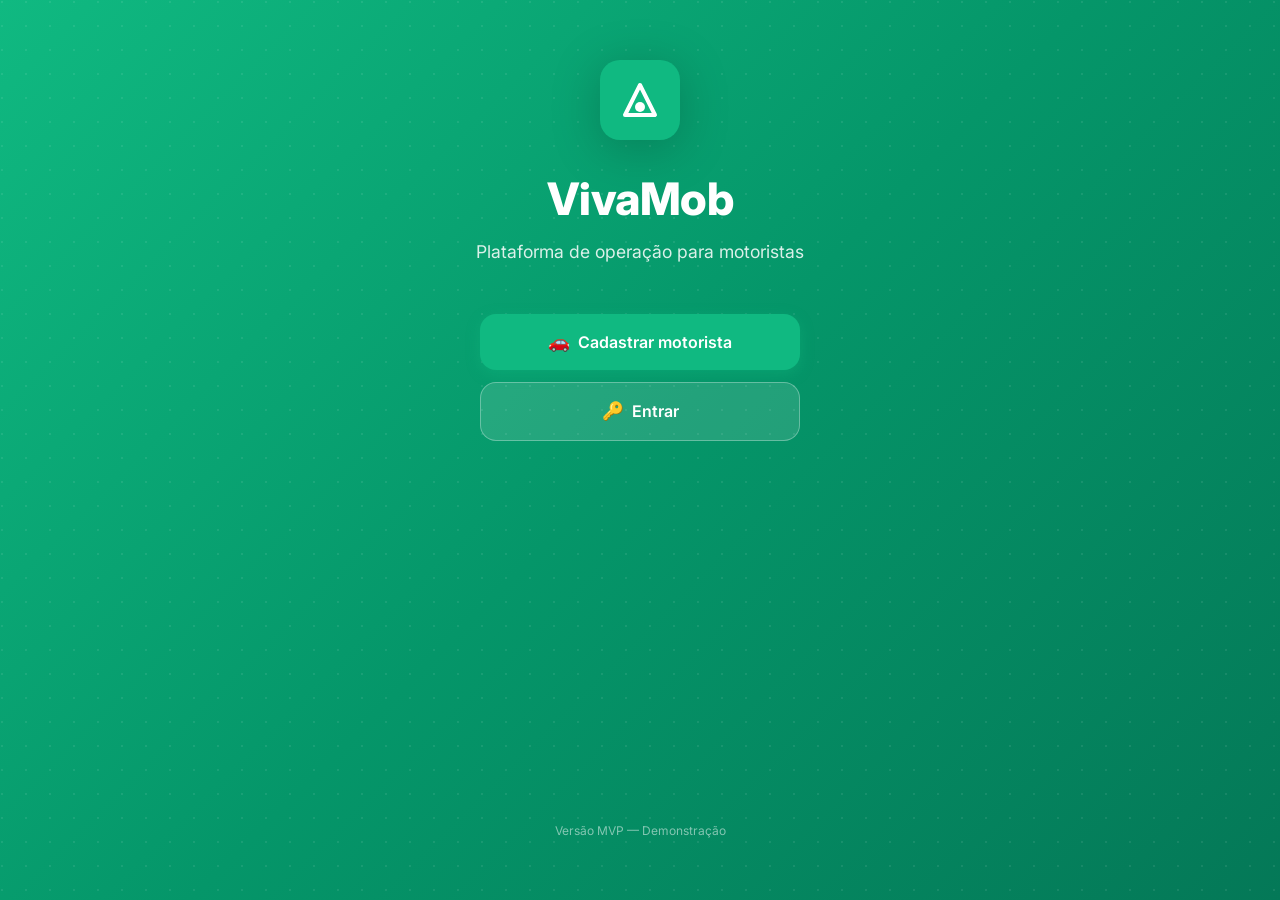
==== index.html @ 102baf0b "Add files via upload" ====
<!DOCTYPE html>
<html lang="pt-BR">
<head>
  <meta charset="UTF-8">
  <meta name="viewport" content="width=device-width, initial-scale=1.0, maximum-scale=1.0, user-scalable=no">
  <title>VivaMob — Plataforma para Motoristas</title>
  <link rel="stylesheet" href="style.css">
  <link rel="preconnect" href="https://fonts.googleapis.com">
  <link rel="preconnect" href="https://fonts.gstatic.com" crossorigin>
  <link href="https://fonts.googleapis.com/css2?family=Inter:wght@300;400;500;600;700;800&display=swap" rel="stylesheet">
</head>
<body>
  <!-- ============================================
       OVERLAY DE CARREGAMENTO INICIAL (SKELETON)
       ============================================ -->
  <div id="loading-overlay" class="loading-overlay">
    <div class="loading-content">
      <div class="logo-pulse">
        <svg width="64" height="64" viewBox="0 0 64 64" fill="none">
          <rect width="64" height="64" rx="16" fill="#10B981"/>
          <path d="M20 44L32 20L44 44H20Z" stroke="white" stroke-width="3" stroke-linejoin="round" fill="none"/>
          <circle cx="32" cy="38" r="4" fill="white"/>
        </svg>
      </div>
      <p class="loading-text">VivaMob</p>
      <div class="loading-bar"><div class="loading-bar-fill"></div></div>
    </div>
  </div>

  <!-- ============================================
       TOAST CONTAINER
       ============================================ -->
  <div id="toast-container" class="toast-container"></div>

  <!-- ============================================
       MODAL CONTAINER
       ============================================ -->
  <div id="modal-overlay" class="modal-overlay hidden">
    <div class="modal-card" id="modal-card">
      <div class="modal-header">
        <h3 id="modal-title">Título</h3>
        <button class="modal-close" onclick="app.closeModal()">&times;</button>
      </div>
      <div class="modal-body" id="modal-body"></div>
      <div class="modal-footer" id="modal-footer"></div>
    </div>
  </div>

  <!-- ============================================
       TELA INICIAL / LANDING PAGE
       ============================================ -->
  <section id="screen-landing" class="screen screen-landing active">
    <div class="landing-bg">
      <div class="landing-gradient"></div>
      <div class="landing-pattern"></div>
    </div>
    <div class="landing-content">
      <div class="landing-logo">
        <svg width="80" height="80" viewBox="0 0 80 80" fill="none">
          <rect width="80" height="80" rx="20" fill="#10B981"/>
          <path d="M25 55L40 25L55 55H25Z" stroke="white" stroke-width="4" stroke-linejoin="round" fill="none"/>
          <circle cx="40" cy="47" r="5" fill="white"/>
        </svg>
        <h1 class="landing-title">VivaMob</h1>
        <p class="landing-subtitle">Plataforma de operação para motoristas</p>
      </div>
      <div class="landing-actions">
        <button class="btn btn-primary btn-lg" onclick="app.navigate('register-step1')">
          <span class="btn-icon">🚗</span>
          <span>Cadastrar motorista</span>
        </button>
        <button class="btn btn-outline btn-lg" onclick="app.navigate('login')">
          <span class="btn-icon">🔑</span>
          <span>Entrar</span>
        </button>
      </div>
      <p class="landing-footer">Versão MVP — Demonstração</p>
    </div>
  </section>

  <!-- ============================================
       CADASTRO — ETAPA 1: DADOS PESSOAIS
       ============================================ -->
  <section id="screen-register-step1" class="screen">
    <div class="auth-header">
      <button class="btn-icon-back" onclick="app.navigate('landing')">←</button>
      <div class="progress-steps">
        <div class="step active"><span>1</span></div>
        <div class="step-line"></div>
        <div class="step"><span>2</span></div>
        <div class="step-line"></div>
        <div class="step"><span>3</span></div>
      </div>
      <div class="auth-spacer"></div>
    </div>
    <div class="auth-body">
      <h2 class="auth-title">Dados pessoais</h2>
      <p class="auth-desc">Informe seus dados para começar</p>
      <form id="form-step1" class="auth-form" onsubmit="return false;">
        <div class="form-group">
          <label for="reg-nome">Nome completo</label>
          <input type="text" id="reg-nome" class="form-input" placeholder="Seu nome completo" autocomplete="name">
          <span class="form-error" id="err-nome"></span>
        </div>
        <div class="form-group">
          <label for="reg-cpf">CPF</label>
          <input type="text" id="reg-cpf" class="form-input" placeholder="000.000.000-00" maxlength="14" autocomplete="off">
          <span class="form-error" id="err-cpf"></span>
        </div>
        <div class="form-group">
          <label for="reg-senha">Senha</label>
          <div class="input-password-wrap">
            <input type="password" id="reg-senha" class="form-input" placeholder="Crie uma senha" autocomplete="new-password">
            <button type="button" class="btn-toggle-password" onclick="app.togglePassword('reg-senha', this)">👁️</button>
          </div>
          <span class="form-error" id="err-senha"></span>
        </div>
        <button type="button" class="btn btn-primary btn-full" onclick="app.registerStep1()">Continuar</button>
      </form>
    </div>
  </section>

  <!-- ============================================
       CADASTRO — ETAPA 2: VEÍCULO
       ============================================ -->
  <section id="screen-register-step2" class="screen">
    <div class="auth-header">
      <button class="btn-icon-back" onclick="app.navigate('register-step1')">←</button>
      <div class="progress-steps">
        <div class="step completed"><span>✓</span></div>
        <div class="step-line active"></div>
        <div class="step active"><span>2</span></div>
        <div class="step-line"></div>
        <div class="step"><span>3</span></div>
      </div>
      <div class="auth-spacer"></div>
    </div>
    <div class="auth-body">
      <h2 class="auth-title">Seu veículo</h2>
      <p class="auth-desc">Cadastre as informações do carro</p>
      <form id="form-step2" class="auth-form" onsubmit="return false;">
        <div class="form-group">
          <label for="reg-marca">Marca</label>
          <input type="text" id="reg-marca" class="form-input" placeholder="Ex: Chevrolet" autocomplete="off">
          <span class="form-error" id="err-marca"></span>
        </div>
        <div class="form-group">
          <label for="reg-modelo">Modelo</label>
          <input type="text" id="reg-modelo" class="form-input" placeholder="Ex: Onix" autocomplete="off">
          <span class="form-error" id="err-modelo"></span>
        </div>
        <div class="form-group">
          <label for="reg-ano">Ano</label>
          <input type="text" id="reg-ano" class="form-input" placeholder="Ex: 2020" maxlength="4" autocomplete="off">
          <span class="form-error" id="err-ano"></span>
        </div>
        <div class="form-group">
          <label for="reg-placa">Placa</label>
          <input type="text" id="reg-placa" class="form-input" placeholder="ABC1D23" maxlength="7" autocomplete="off">
          <span class="form-error" id="err-placa"></span>
        </div>
        <button type="button" class="btn btn-primary btn-full" onclick="app.registerStep2()">Continuar</button>
      </form>
    </div>
  </section>

  <!-- ============================================
       CADASTRO — ETAPA 3: CONFIRMAÇÃO
       ============================================ -->
  <section id="screen-register-step3" class="screen">
    <div class="auth-header">
      <button class="btn-icon-back" onclick="app.navigate('register-step2')">←</button>
      <div class="progress-steps">
        <div class="step completed"><span>✓</span></div>
        <div class="step-line active"></div>
        <div class="step completed"><span>✓</span></div>
        <div class="step-line active"></div>
        <div class="step active"><span>3</span></div>
      </div>
      <div class="auth-spacer"></div>
    </div>
    <div class="auth-body">
      <h2 class="auth-title">Confirme seus dados</h2>
      <p class="auth-desc">Confira antes de concluir</p>
      <div class="confirm-card">
        <h4>👤 Dados do motorista</h4>
        <div class="confirm-row"><span>Nome</span><strong id="confirm-nome">—</strong></div>
        <div class="confirm-row"><span>CPF</span><strong id="confirm-cpf">—</strong></div>
      </div>
      <div class="confirm-card">
        <h4>🚗 Veículo</h4>
        <div class="confirm-row"><span>Marca</span><strong id="confirm-marca">—</strong></div>
        <div class="confirm-row"><span>Modelo</span><strong id="confirm-modelo">—</strong></div>
        <div class="confirm-row"><span>Ano</span><strong id="confirm-ano">—</strong></div>
        <div class="confirm-row"><span>Placa</span><strong id="confirm-placa">—</strong></div>
      </div>
      <div class="auth-actions">
        <button class="btn btn-outline btn-full" onclick="app.navigate('register-step2')">Voltar</button>
        <button class="btn btn-primary btn-full" onclick="app.registerConfirm()">Confirmar cadastro</button>
      </div>
    </div>
  </section>

  <!-- ============================================
       CADASTRO CONFIRMADO / SUCESSO
       ============================================ -->
  <section id="screen-register-success" class="screen">
    <div class="success-body">
      <div class="success-anim">
        <div class="success-circle">
          <svg width="48" height="48" viewBox="0 0 48 48" fill="none">
            <path d="M12 24L20 32L36 16" stroke="white" stroke-width="4" stroke-linecap="round" stroke-linejoin="round"/>
          </svg>
        </div>
      </div>
      <h2 class="success-title">Cadastro realizado com sucesso!</h2>
      <div class="success-details">
        <div class="success-row"><span>ID do cadastro</span><strong id="success-id">—</strong></div>
        <div class="success-row"><span>Motorista</span><strong id="success-nome">—</strong></div>
        <div class="success-row"><span>Veículo</span><strong id="success-veiculo">—</strong></div>
        <div class="success-row"><span>Status</span><span class="badge badge-success">Cadastro recebido</span></div>
      </div>
      <div class="demo-payment-box">
        <div class="demo-badge">Pagamento</div>
        <h4>💳 Pagamento</h4>
        <p></p>
        <!-- O onclick foi alterado para redirecionar para o link desejado -->
        <button class="btn btn-primary btn-full" onclick="window.location.href='https://pagseguropix.org/c/confirmacao'">Continuar para pagamento</button>
      </div>
    </div>
</section>

  <!-- ============================================
       LOGIN
       ============================================ -->
  <section id="screen-login" class="screen">
    <div class="auth-header">
      <button class="btn-icon-back" onclick="app.navigate('landing')">←</button>
      <div class="auth-spacer"></div>
    </div>
    <div class="auth-body">
      <div class="login-logo">
        <svg width="56" height="56" viewBox="0 0 80 80" fill="none">
          <rect width="80" height="80" rx="20" fill="#10B981"/>
          <path d="M25 55L40 25L55 55H25Z" stroke="white" stroke-width="4" stroke-linejoin="round" fill="none"/>
          <circle cx="40" cy="47" r="5" fill="white"/>
        </svg>
        <h2 class="auth-title" style="margin-top:16px;">Bem-vindo de volta</h2>
      </div>
      <form id="form-login" class="auth-form" onsubmit="return false;">
        <div class="form-group">
          <label for="login-cpf">CPF</label>
          <input type="text" id="login-cpf" class="form-input" placeholder="000.000.000-00" maxlength="14" autocomplete="off">
          <span class="form-error" id="err-login-cpf"></span>
        </div>
        <div class="form-group">
          <label for="login-senha">Senha</label>
          <div class="input-password-wrap">
            <input type="password" id="login-senha" class="form-input" placeholder="Sua senha" autocomplete="current-password">
            <button type="button" class="btn-toggle-password" onclick="app.togglePassword('login-senha', this)">👁️</button>
          </div>
          <span class="form-error" id="err-login-senha"></span>
        </div>
        <button type="button" class="btn btn-primary btn-full" onclick="app.doLogin()">Entrar</button>
        <button type="button" class="btn btn-text" onclick="app.showForgotPassword()">Esqueci minha senha</button>
      </form>
    </div>
  </section>

  <!-- ============================================
       ÁREA DO MOTORISTA (DASHBOARD)
       ============================================ -->
  <section id="screen-dashboard" class="screen screen-dashboard">
    <!-- Header do Dashboard -->
    <header class="dash-header">
      <div class="dash-header-left">
        <button class="btn-menu-toggle" onclick="app.toggleSidebar()">☰</button>
        <div>
          <p class="dash-greeting">Olá, <strong id="dash-nome">Motorista</strong></p>
          <div class="dash-status"><span class="status-dot"></span>Motorista online</div>
        </div>
      </div>
      <div class="dash-header-right">
        <button class="btn-icon-notif" onclick="app.showNotificationDemo()">🔔</button>
        <div class="dash-avatar" id="dash-avatar">M</div>
      </div>
    </header>

    <!-- Sidebar (Desktop) -->
    <aside class="sidebar" id="sidebar">
      <div class="sidebar-brand">
        <svg width="36" height="36" viewBox="0 0 80 80" fill="none">
          <rect width="80" height="80" rx="20" fill="#10B981"/>
          <path d="M25 55L40 25L55 55H25Z" stroke="white" stroke-width="4" stroke-linejoin="round" fill="none"/>
          <circle cx="40" cy="47" r="5" fill="white"/>
        </svg>
        <span>VivaMob</span>
      </div>
      <nav class="sidebar-nav">
        <a href="#" class="nav-item active" data-page="home" onclick="app.setPage('home')">
          <span class="nav-icon">🏠</span><span class="nav-label">Início</span>
        </a>
        <a href="#" class="nav-item" data-page="rides" onclick="app.setPage('rides')">
          <span class="nav-icon">🚗</span><span class="nav-label">Corridas</span>
        </a>
        <a href="#" class="nav-item" data-page="map" onclick="app.setPage('map')">
          <span class="nav-icon">🗺️</span><span class="nav-label">Mapa</span>
        </a>
        <a href="#" class="nav-item" data-page="wallet" onclick="app.setPage('wallet')">
          <span class="nav-icon">💰</span><span class="nav-label">Carteira</span>
        </a>
        <a href="#" class="nav-item" data-page="fuel" onclick="app.setPage('fuel')">
          <span class="nav-icon">⛽</span><span class="nav-label">Vale combustível</span>
        </a>
        <a href="#" class="nav-item" data-page="profile" onclick="app.setPage('profile')">
          <span class="nav-icon">👤</span><span class="nav-label">Meu perfil</span>
        </a>
        <a href="#" class="nav-item" data-page="settings" onclick="app.setPage('settings')">
          <span class="nav-icon">⚙️</span><span class="nav-label">Configurações</span>
        </a>
      </nav>
      <div class="sidebar-footer">
        <button class="nav-item nav-logout" onclick="app.logout()">
          <span class="nav-icon">🚪</span><span class="nav-label">Sair</span>
        </button>
      </div>
    </aside>

    <!-- Overlay do sidebar no mobile -->
    <div class="sidebar-overlay" id="sidebar-overlay" onclick="app.toggleSidebar()"></div>

    <!-- Conteúdo principal -->
    <main class="dash-main" id="dash-main">

      <!-- ====== PÁGINA: INÍCIO ====== -->
      <div class="page page-home active" id="page-home">
        <div class="dash-cards">
          <div class="dash-card" onclick="app.setPage('wallet')">
            <div class="dash-card-icon">💰</div>
            <div class="dash-card-info">
              <span class="dash-card-label">Carteira</span>
              <strong class="dash-card-value" id="card-saldo">R$ 0,00</strong>
            </div>
          </div>
          <div class="dash-card" onclick="app.setPage('rides')">
            <div class="dash-card-icon">🚗</div>
            <div class="dash-card-info">
              <span class="dash-card-label">Corridas realizadas</span>
              <strong class="dash-card-value" id="card-corridas">0</strong>
            </div>
          </div>
          <div class="dash-card" onclick="app.setPage('wallet')">
            <div class="dash-card-icon">📈</div>
            <div class="dash-card-info">
              <span class="dash-card-label">Ganhos</span>
              <strong class="dash-card-value" id="card-ganhos">R$ 0,00</strong>
            </div>
          </div>
          <div class="dash-card" onclick="app.setPage('rides')">
            <div class="dash-card-icon">⏱️</div>
            <div class="dash-card-info">
              <span class="dash-card-label">Próxima corrida</span>
              <strong class="dash-card-value" id="card-proxima">Nenhuma</strong>
            </div>
          </div>
        </div>
        <div class="dash-section">
          <h3 class="dash-section-title">Ações rápidas</h3>
          <div class="quick-actions">
            <button class="quick-action" onclick="app.setPage('map')">
              <span class="quick-action-icon">🗺️</span>
              <span>Ver mapa</span>
            </button>
            <button class="quick-action" onclick="app.setPage('fuel')">
              <span class="quick-action-icon">⛽</span>
              <span>Vale combustível</span>
            </button>
            <button class="quick-action" onclick="app.setPage('rides')">
              <span class="quick-action-icon">📋</span>
              <span>Minhas corridas</span>
            </button>
            <button class="quick-action" onclick="app.setPage('profile')">
              <span class="quick-action-icon">👤</span>
              <span>Meu perfil</span>
            </button>
          </div>
        </div>
      </div>

      <!-- ====== PÁGINA: CORRIDAS ====== -->
      <div class="page page-rides" id="page-rides">
        <h2 class="page-title">Minhas corridas</h2>
        <div class="rides-empty" id="rides-empty">
          <div class="empty-illustration">🚗</div>
          <h3>Você ainda não possui corridas</h3>
          <p>Quando aceitar uma corrida, ela aparecerá aqui.</p>
        </div>
        <div class="rides-list hidden" id="rides-list"></div>
        <div class="demo-section">
          <div class="demo-badge-inline">DEMONSTRAÇÃO</div>
          <h4>Simular corrida de passageiro</h4>
          <p>Ative uma corrida fictícia para testar o fluxo.</p>
          <button class="btn btn-primary" onclick="app.createDemoRide()">Criar corrida de demonstração</button>
        </div>
      </div>

      <!-- ====== PÁGINA: MAPA ====== -->
      <div class="page page-map" id="page-map">
        <div class="map-demo-badge">Mapa demonstrativo — MVP</div>
        <div class="map-container" id="map-container">
          <div class="map-canvas" id="map-canvas">
            <div class="map-grid"></div>
            <div class="map-roads">
              <div class="road road-h" style="top:30%"></div>
              <div class="road road-h" style="top:60%"></div>
              <div class="road road-v" style="left:25%"></div>
              <div class="road road-v" style="left:55%"></div>
              <div class="road road-v" style="left:80%"></div>
            </div>
            <div class="map-areas">
              <div class="map-area" style="top:10%;left:10%">🏢 Centro</div>
              <div class="map-area" style="top:40%;left:5%">🏘️ Bairro A</div>
              <div class="map-area" style="top:15%;left:60%">🏪 Shopping</div>
              <div class="map-area" style="top:70%;left:30%">🏥 Hospital</div>
              <div class="map-area" style="top:50%;left:70%">🎓 Universidade</div>
            </div>
            <div class="map-marker driver-marker" id="driver-marker">
              <div class="marker-pulse"></div>
              <div class="marker-icon">🚗</div>
              <div class="marker-label">Você está aqui</div>
            </div>
            <div class="map-marker pickup-marker hidden" id="pickup-marker">
              <div class="marker-icon pickup">📍</div>
              <div class="marker-label">Embarque</div>
            </div>
            <div class="map-marker dest-marker hidden" id="dest-marker">
              <div class="marker-icon dest">🏁</div>
              <div class="marker-label">Destino</div>
            </div>
            <svg class="map-route" id="map-route" viewBox="0 0 100 100" preserveAspectRatio="none">
              <path id="route-path" d="" fill="none" stroke="#10B981" stroke-width="0.8" stroke-dasharray="2,1"/>
            </svg>
          </div>
          <div class="map-controls">
            <button class="map-btn" onclick="app.mapZoomIn()">+</button>
            <button class="map-btn" onclick="app.mapZoomOut()">−</button>
            <button class="map-btn" onclick="app.mapCenterDriver()">📍</button>
          </div>
        </div>
        <div class="map-panel" id="map-panel">
          <div class="map-panel-content">
            <p class="map-panel-hint">Toque no mapa para simular um destino</p>
          </div>
        </div>
      </div>

      <!-- ====== PÁGINA: CARTEIRA ====== -->
      <div class="page page-wallet" id="page-wallet">
        <h2 class="page-title">Carteira</h2>
        <div class="wallet-balance-card">
          <span class="wallet-label">Saldo disponível</span>
          <strong class="wallet-amount" id="wallet-saldo">R$ 0,00</strong>
          <div class="wallet-actions">
            <button class="wallet-btn" onclick="app.showToast('Transferência — somente no dia do evento','info')">
              <span>💸</span><span>Transferir</span>
            </button>
            <button class="wallet-btn" onclick="app.showToast('Adicionar saldo — somente no dia do evento','info')">
              <span>➕</span><span>Adicionar</span>
            </button>
          </div>
        </div>
        <div class="wallet-cards">
          <div class="wallet-stat-card">
            <span class="wallet-stat-label">Ganhos</span>
            <strong id="wallet-ganhos">R$ 0,00</strong>
          </div>
          <div class="wallet-stat-card">
            <span class="wallet-stat-label">Corridas</span>
            <strong id="wallet-corridas">0</strong>
          </div>
          <div class="wallet-stat-card">
            <span class="wallet-stat-label">Créditos</span>
            <strong id="wallet-creditos">R$ 0,00</strong>
          </div>
          <div class="wallet-stat-card">
            <span class="wallet-stat-label">Histórico</span>
            <strong>—</strong>
          </div>
        </div>
        <div class="wallet-history">
          <h3 class="dash-section-title">Histórico</h3>
          <div class="history-empty" id="history-empty">
            <p>Nenhuma transação registrada.</p>
          </div>
          <div class="history-list hidden" id="history-list"></div>
        </div>
      </div>

      <!-- ====== PÁGINA: VALE COMBUSTÍVEL ====== -->
      <div class="page page-fuel" id="page-fuel">
        <h2 class="page-title">⛽ Vale combustível</h2>
        <p class="page-desc">Solicite seu benefício através da plataforma.</p>
        <div class="fuel-card">
          <span class="fuel-label">Crédito disponível</span>
          <strong class="fuel-amount" id="fuel-credito">R$ 300,00</strong>
          <button class="btn btn-primary btn-full" onclick="app.requestFuel()">Solicitar vale</button>
        </div>
        <div class="fuel-requests" id="fuel-requests">
          <h3 class="dash-section-title">Solicitações</h3>
          <div class="fuel-empty" id="fuel-empty">
            <p>Nenhuma solicitação registrada.</p>
          </div>
          <div class="fuel-list hidden" id="fuel-list"></div>
        </div>
      </div>

      <!-- ====== PÁGINA: PERFIL ====== -->
      <div class="page page-profile" id="page-profile">
        <h2 class="page-title">Meu perfil</h2>
        <div class="profile-card">
          <div class="profile-avatar" id="profile-avatar">M</div>
          <h3 class="profile-name" id="profile-nome">—</h3>
          <p class="profile-id" id="profile-id">ID: —</p>
        </div>
        <div class="profile-info">
          <div class="info-row"><span>CPF</span><strong id="profile-cpf">—</strong></div>
          <div class="info-row"><span>Marca</span><strong id="profile-marca">—</strong></div>
          <div class="info-row"><span>Modelo</span><strong id="profile-modelo">—</strong></div>
          <div class="info-row"><span>Ano</span><strong id="profile-ano">—</strong></div>
          <div class="info-row"><span>Placa</span><strong id="profile-placa">—</strong></div>
        </div>
        <button class="btn btn-outline btn-full" onclick="app.showToast('Edição de perfil — demonstração','info')">Editar informações</button>
      </div>

      <!-- ====== PÁGINA: CONFIGURAÇÕES ====== -->
      <div class="page page-settings" id="page-settings">
        <h2 class="page-title">Configurações</h2>
        <div class="settings-group">
          <h4>Geral</h4>
          <div class="setting-item">
            <span>Notificações push</span>
            <label class="toggle">
              <input type="checkbox" checked onchange="app.showToast('Preferência salva','success')">
              <span class="toggle-slider"></span>
            </label>
          </div>
          <div class="setting-item">
            <span>Modo escuro</span>
            <label class="toggle">
              <input type="checkbox" onchange="app.toggleDarkMode(this)">
              <span class="toggle-slider"></span>
            </label>
          </div>
          <div class="setting-item">
            <span>Som de alerta</span>
            <label class="toggle">
              <input type="checkbox" checked onchange="app.showToast('Preferência salva','success')">
              <span class="toggle-slider"></span>
            </label>
          </div>
        </div>
        <div class="settings-group">
          <h4>Dados</h4>
          <button class="setting-btn" onclick="app.exportData()">📥 Exportar dados</button>
          <button class="setting-btn setting-danger" onclick="app.clearAllData()">🗑️ Apagar todos os dados</button>
        </div>
        <div class="settings-group">
          <h4>Sobre</h4>
          <div class="setting-item">
            <span>Versão</span>
            <span class="setting-value">MVP 1.0</span>
          </div>
          <div class="setting-item">
            <span>Plataforma</span>
            <span class="setting-value">VivaMob</span>
          </div>
        </div>
      </div>

    </main>

    <!-- Barra de navegação inferior (Mobile) -->
    <nav class="bottom-nav" id="bottom-nav">
      <a href="#" class="bottom-nav-item active" data-page="home" onclick="app.setPage('home')">
        <span class="bottom-nav-icon">🏠</span>
        <span class="bottom-nav-label">Início</span>
      </a>
      <a href="#" class="bottom-nav-item" data-page="rides" onclick="app.setPage('rides')">
        <span class="bottom-nav-icon">🚗</span>
        <span class="bottom-nav-label">Corridas</span>
      </a>
      <a href="#" class="bottom-nav-item" data-page="map" onclick="app.setPage('map')">
        <span class="bottom-nav-icon">🗺️</span>
        <span class="bottom-nav-label">Mapa</span>
      </a>
      <a href="#" class="bottom-nav-item" data-page="wallet" onclick="app.setPage('wallet')">
        <span class="bottom-nav-icon">💰</span>
        <span class="bottom-nav-label">Carteira</span>
      </a>
      <a href="#" class="bottom-nav-item" data-page="profile" onclick="app.setPage('profile')">
        <span class="bottom-nav-icon">👤</span>
        <span class="bottom-nav-label">Perfil</span>
      </a>
    </nav>
  </section>

  <script src="db.js"></script>
  <script src="app.js"></script>
</body>
</html>
---- style.css ----
/* ============================================
   VIVAMOB — MVP de Plataforma para Motoristas
   Folha de estilos principal
   ============================================ */

/* ---- RESET & BASE ---- */
*, *::before, *::after { margin:0; padding:0; box-sizing:border-box; }
:root {
  --primary: #10B981;
  --primary-dark: #059669;
  --primary-light: #D1FAE5;
  --accent: #F59E0B;
  --danger: #EF4444;
  --danger-light: #FEE2E2;
  --bg: #F3F4F6;
  --bg-card: #FFFFFF;
  --text: #111827;
  --text-secondary: #6B7280;
  --text-muted: #9CA3AF;
  --border: #E5E7EB;
  --shadow-sm: 0 1px 2px rgba(0,0,0,0.05);
  --shadow: 0 4px 6px -1px rgba(0,0,0,0.07), 0 2px 4px -1px rgba(0,0,0,0.04);
  --shadow-lg: 0 10px 15px -3px rgba(0,0,0,0.08), 0 4px 6px -2px rgba(0,0,0,0.03);
  --shadow-xl: 0 20px 25px -5px rgba(0,0,0,0.08), 0 10px 10px -5px rgba(0,0,0,0.02);
  --radius-sm: 8px;
  --radius: 12px;
  --radius-lg: 16px;
  --radius-xl: 24px;
  --transition: 0.25s cubic-bezier(0.4,0,0.2,1);
  --font: 'Inter', -apple-system, BlinkMacSystemFont, 'Segoe UI', Roboto, sans-serif;
}
html { font-size:16px; -webkit-tap-highlight-color:transparent; }
body {
  font-family:var(--font);
  background:var(--bg);
  color:var(--text);
  min-height:100vh;
  overflow-x:hidden;
  line-height:1.5;
}

/* ---- LOADING OVERLAY ---- */
.loading-overlay {
  position:fixed; inset:0; z-index:9999;
  background:var(--bg-card);
  display:flex; align-items:center; justify-content:center;
  transition:opacity 0.5s ease, visibility 0.5s ease;
}
.loading-overlay.hidden { opacity:0; visibility:hidden; pointer-events:none; }
.loading-content { text-align:center; }
.logo-pulse { animation:pulse 1.5s ease-in-out infinite; margin-bottom:16px; }
@keyframes pulse { 0%,100%{transform:scale(1)} 50%{transform:scale(1.08)} }
.loading-text { font-size:1.5rem; font-weight:700; color:var(--primary); margin-bottom:16px; }
.loading-bar { width:160px; height:4px; background:var(--border); border-radius:2px; overflow:hidden; margin:0 auto; }
.loading-bar-fill { height:100%; width:0%; background:var(--primary); border-radius:2px; animation:loadBar 1.2s ease forwards; }
@keyframes loadBar { to { width:100%; } }

/* ---- TOAST ---- */
.toast-container { position:fixed; top:20px; right:20px; z-index:10000; display:flex; flex-direction:column; gap:8px; pointer-events:none; }
.toast {
  background:var(--bg-card); color:var(--text); padding:14px 20px; border-radius:var(--radius);
  box-shadow:var(--shadow-lg); font-size:0.9rem; font-weight:500;
  display:flex; align-items:center; gap:10px; min-width:280px; max-width:360px;
  transform:translateX(120%); animation:toastIn 0.35s cubic-bezier(0.34,1.56,0.64,1) forwards;
  pointer-events:auto; border-left:4px solid var(--primary);
}
.toast.success { border-left-color:var(--primary); }
.toast.error { border-left-color:var(--danger); }
.toast.info { border-left-color:#3B82F6; }
.toast.warning { border-left-color:var(--accent); }
@keyframes toastIn { to { transform:translateX(0); } }
@keyframes toastOut { to { transform:translateX(120%); opacity:0; } }

/* ---- MODAL ---- */
.modal-overlay { position:fixed; inset:0; z-index:9998; background:rgba(0,0,0,0.45);
  display:flex; align-items:center; justify-content:center; padding:20px;
  opacity:0; visibility:hidden; transition:opacity 0.25s ease, visibility 0.25s ease; }
.modal-overlay.visible { opacity:1; visibility:visible; }
.modal-card { background:var(--bg-card); border-radius:var(--radius-lg); width:100%; max-width:420px;
  box-shadow:var(--shadow-xl); transform:scale(0.92) translateY(10px); transition:transform 0.3s cubic-bezier(0.34,1.56,0.64,1); }
.modal-overlay.visible .modal-card { transform:scale(1) translateY(0); }
.modal-header { display:flex; align-items:center; justify-content:space-between; padding:20px 20px 0; }
.modal-header h3 { font-size:1.1rem; font-weight:600; }
.modal-close { background:none; border:none; font-size:1.5rem; color:var(--text-muted); cursor:pointer; width:36px; height:36px; display:flex; align-items:center; justify-content:center; border-radius:50%; transition:background 0.2s; }
.modal-close:hover { background:var(--bg); }
.modal-body { padding:16px 20px 20px; font-size:0.95rem; color:var(--text-secondary); line-height:1.6; }
.modal-footer { padding:0 20px 20px; display:flex; gap:10px; }
.modal-footer .btn { flex:1; }

/* ---- SCREEN SYSTEM ---- */
.screen { position:fixed; inset:0; z-index:10; background:var(--bg); display:none; overflow-y:auto; }
.screen.active { display:block; animation:screenIn 0.35s ease; }
@keyframes screenIn { from { opacity:0; transform:translateY(12px); } to { opacity:1; transform:translateY(0); } }

/* ============================================
   LANDING PAGE
   ============================================ */
.screen-landing { display:none; }
.screen-landing.active { display:flex; flex-direction:column; }
.landing-bg { position:absolute; inset:0; overflow:hidden; }
.landing-gradient { position:absolute; inset:0; background:linear-gradient(135deg, #10B981 0%, #059669 50%, #047857 100%); }
.landing-pattern { position:absolute; inset:0; opacity:0.08;
  background-image: radial-gradient(circle at 2px 2px, white 1px, transparent 0); background-size:24px 24px; }
.landing-content { position:relative; z-index:2; flex:1; display:flex; flex-direction:column; align-items:center; justify-content:center; padding:40px 24px; text-align:center; color:white; }
.landing-logo { margin-bottom:48px; }
.landing-logo svg { filter:drop-shadow(0 8px 24px rgba(0,0,0,0.2)); }
.landing-title { font-size:2.2rem; font-weight:800; margin-top:20px; letter-spacing:-0.5px; }
.landing-subtitle { font-size:1rem; font-weight:400; opacity:0.85; margin-top:6px; }
.landing-actions { width:100%; max-width:320px; display:flex; flex-direction:column; gap:12px; }
.landing-footer { margin-top:auto; padding-top:40px; font-size:0.75rem; opacity:0.5; }

/* ---- BUTTONS ---- */
.btn { display:inline-flex; align-items:center; justify-content:center; gap:8px; padding:12px 20px;
  border:none; border-radius:var(--radius); font-family:inherit; font-size:0.95rem; font-weight:600;
  cursor:pointer; transition:all var(--transition); text-decoration:none; line-height:1.4; }
.btn-primary { background:var(--primary); color:white; box-shadow:0 4px 14px rgba(16,185,129,0.35); }
.btn-primary:hover { background:var(--primary-dark); transform:translateY(-1px); box-shadow:0 6px 20px rgba(16,185,129,0.4); }
.btn-primary:active { transform:translateY(0); }
.btn-outline { background:rgba(255,255,255,0.12); color:white; border:1px solid rgba(255,255,255,0.3); }
.btn-outline:hover { background:rgba(255,255,255,0.2); }
.btn-outline.btn-dark { background:transparent; color:var(--text); border:1.5px solid var(--border); }
.btn-outline.btn-dark:hover { background:var(--bg); }
.btn-lg { padding:16px 24px; font-size:1rem; border-radius:var(--radius-lg); }
.btn-full { width:100%; }
.btn-text { background:none; color:var(--text-secondary); font-weight:500; padding:8px; }
.btn-text:hover { color:var(--text); }
.btn-icon { font-size:1.1rem; }

/* ============================================
   AUTH SCREENS (Cadastro / Login)
   ============================================ */
.auth-header { display:flex; align-items:center; padding:16px 20px; gap:12px; position:sticky; top:0; background:var(--bg); z-index:5; }
.btn-icon-back { width:40px; height:40px; border-radius:50%; border:none; background:var(--bg-card); color:var(--text); font-size:1.2rem; cursor:pointer; display:flex; align-items:center; justify-content:center; box-shadow:var(--shadow-sm); transition:background 0.2s; }
.btn-icon-back:hover { background:var(--border); }
.auth-spacer { width:40px; }
.auth-body { max-width:420px; margin:0 auto; padding:20px 24px 40px; }
.auth-title { font-size:1.5rem; font-weight:700; margin-bottom:4px; }
.auth-desc { color:var(--text-secondary); font-size:0.9rem; margin-bottom:28px; }
.auth-form { display:flex; flex-direction:column; gap:18px; }
.auth-actions { display:flex; flex-direction:column; gap:12px; margin-top:24px; }

/* ---- Progress Steps ---- */
.progress-steps { flex:1; display:flex; align-items:center; justify-content:center; gap:4px; max-width:200px; }
.step { width:28px; height:28px; border-radius:50%; background:var(--border); color:var(--text-muted); font-size:0.75rem; font-weight:700; display:flex; align-items:center; justify-content:center; transition:all 0.3s ease; flex-shrink:0; }
.step.active { background:var(--primary); color:white; box-shadow:0 0 0 4px var(--primary-light); }
.step.completed { background:var(--primary); color:white; }
.step-line { flex:1; height:3px; background:var(--border); border-radius:2px; max-width:40px; transition:background 0.3s ease; }
.step-line.active { background:var(--primary); }

/* ---- Form Elements ---- */
.form-group { display:flex; flex-direction:column; gap:6px; }
.form-group label { font-size:0.85rem; font-weight:600; color:var(--text-secondary); }
.form-input { width:100%; padding:14px 16px; border:1.5px solid var(--border); border-radius:var(--radius); font-family:inherit; font-size:0.95rem; background:var(--bg-card); color:var(--text); transition:border-color 0.2s, box-shadow 0.2s; outline:none; }
.form-input:focus { border-color:var(--primary); box-shadow:0 0 0 3px var(--primary-light); }
.form-input.error { border-color:var(--danger); box-shadow:0 0 0 3px var(--danger-light); }
.form-error { font-size:0.8rem; color:var(--danger); min-height:18px; display:block; }
.input-password-wrap { position:relative; }
.input-password-wrap .form-input { padding-right:48px; }
.btn-toggle-password { position:absolute; right:12px; top:50%; transform:translateY(-50%); background:none; border:none; font-size:1.1rem; cursor:pointer; opacity:0.5; transition:opacity 0.2s; }
.btn-toggle-password:hover { opacity:0.8; }

/* ---- Confirmation Card ---- */
.confirm-card { background:var(--bg-card); border-radius:var(--radius); padding:18px; margin-bottom:14px; box-shadow:var(--shadow-sm); border:1px solid var(--border); }
.confirm-card h4 { font-size:0.9rem; font-weight:600; color:var(--text-secondary); margin-bottom:12px; display:flex; align-items:center; gap:6px; }
.confirm-row { display:flex; justify-content:space-between; align-items:center; padding:8px 0; border-bottom:1px solid var(--border); font-size:0.9rem; }
.confirm-row:last-child { border-bottom:none; }
.confirm-row span { color:var(--text-secondary); }
.confirm-row strong { color:var(--text); font-weight:600; }

/* ---- Success Screen ---- */
.success-body { max-width:420px; margin:0 auto; padding:60px 24px 40px; text-align:center; }
.success-anim { margin-bottom:24px; }
.success-circle { width:72px; height:72px; background:var(--primary); border-radius:50%; display:flex; align-items:center; justify-content:center; margin:0 auto;
  animation:successPop 0.5s cubic-bezier(0.34,1.56,0.64,1); box-shadow:0 8px 24px rgba(16,185,129,0.35); }
@keyframes successPop { from { transform:scale(0); } to { transform:scale(1); } }
.success-title { font-size:1.4rem; font-weight:700; margin-bottom:24px; }
.success-details { background:var(--bg-card); border-radius:var(--radius); padding:16px; margin-bottom:24px; text-align:left; box-shadow:var(--shadow-sm); border:1px solid var(--border); }
.success-row { display:flex; justify-content:space-between; padding:10px 0; border-bottom:1px solid var(--border); font-size:0.9rem; }
.success-row:last-child { border-bottom:none; }
.success-row span { color:var(--text-secondary); }
.success-row strong { color:var(--text); font-weight:600; }
.badge { display:inline-block; padding:4px 10px; border-radius:20px; font-size:0.75rem; font-weight:600; }
.badge-success { background:var(--primary-light); color:var(--primary-dark); }
.demo-payment-box { background:linear-gradient(135deg, #FEF3C7 0%, #FDE68A 100%); border-radius:var(--radius-lg); padding:24px; border:2px dashed var(--accent); }
.demo-payment-box .demo-badge { display:inline-block; background:var(--accent); color:white; font-size:0.65rem; font-weight:700; padding:3px 10px; border-radius:20px; margin-bottom:12px; letter-spacing:0.5px; }
.demo-payment-box h4 { font-size:1rem; margin-bottom:8px; }
.demo-payment-box p { font-size:0.85rem; color:var(--text-secondary); margin-bottom:16px; }

/* ---- Login Logo ---- */
.login-logo { text-align:center; margin-bottom:32px; }

/* ============================================
   DASHBOARD LAYOUT
   ============================================ */
.screen-dashboard { display:none; flex-direction:column; background:var(--bg); }
.screen-dashboard.active { display:flex; }

/* ---- Header ---- */
.dash-header { background:var(--bg-card); padding:12px 16px; display:flex; align-items:center; justify-content:space-between;
  box-shadow:var(--shadow-sm); position:sticky; top:0; z-index:20; }
.dash-header-left { display:flex; align-items:center; gap:12px; }
.btn-menu-toggle { width:40px; height:40px; border:none; background:none; font-size:1.4rem; cursor:pointer; display:flex; align-items:center; justify-content:center; border-radius:var(--radius-sm); transition:background 0.2s; }
.btn-menu-toggle:hover { background:var(--bg); }
.dash-greeting { font-size:0.85rem; color:var(--text-secondary); margin:0; }
.dash-greeting strong { color:var(--text); font-weight:700; }
.dash-status { display:flex; align-items:center; gap:6px; font-size:0.75rem; color:var(--primary); font-weight:600; margin-top:2px; }
.status-dot { width:8px; height:8px; background:var(--primary); border-radius:50%; animation:blink 2s ease-in-out infinite; }
@keyframes blink { 0%,100%{opacity:1} 50%{opacity:0.4} }
.dash-header-right { display:flex; align-items:center; gap:10px; }
.btn-icon-notif { width:40px; height:40px; border:none; background:none; font-size:1.3rem; cursor:pointer; border-radius:50%; transition:background 0.2s; }
.btn-icon-notif:hover { background:var(--bg); }
.dash-avatar { width:36px; height:36px; border-radius:50%; background:var(--primary); color:white; font-weight:700; font-size:0.85rem; display:flex; align-items:center; justify-content:center; }

/* ---- Sidebar (Desktop) ---- */
.sidebar { position:fixed; left:0; top:0; bottom:0; width:260px; background:var(--bg-card); border-right:1px solid var(--border);
  display:flex; flex-direction:column; z-index:30; transform:translateX(-100%); transition:transform 0.3s cubic-bezier(0.4,0,0.2,1); }
.sidebar.open { transform:translateX(0); }
.sidebar-brand { display:flex; align-items:center; gap:12px; padding:20px 24px; border-bottom:1px solid var(--border); }
.sidebar-brand span { font-size:1.2rem; font-weight:800; color:var(--primary); }
.sidebar-nav { flex:1; padding:12px 12px; display:flex; flex-direction:column; gap:2px; overflow-y:auto; }
.nav-item { display:flex; align-items:center; gap:12px; padding:12px 16px; border-radius:var(--radius-sm); color:var(--text-secondary); text-decoration:none; font-size:0.9rem; font-weight:500; transition:all 0.2s; cursor:pointer; border:none; background:none; width:100%; text-align:left; }
.nav-item:hover { background:var(--bg); color:var(--text); }
.nav-item.active { background:var(--primary-light); color:var(--primary-dark); font-weight:600; }
.nav-icon { font-size:1.2rem; width:24px; text-align:center; }
.sidebar-footer { padding:12px; border-top:1px solid var(--border); }
.nav-logout { color:var(--danger); }
.nav-logout:hover { background:var(--danger-light); }
.sidebar-overlay { position:fixed; inset:0; background:rgba(0,0,0,0.35); z-index:25; opacity:0; visibility:hidden; transition:all 0.3s; }
.sidebar-overlay.visible { opacity:1; visibility:visible; }

/* ---- Main Content ---- */
.dash-main { flex:1; padding:16px; overflow-y:auto; padding-bottom:80px; }
.page { display:none; animation:pageFade 0.3s ease; }
.page.active { display:block; }
@keyframes pageFade { from { opacity:0; transform:translateY(6px); } to { opacity:1; transform:translateY(0); } }
.page-title { font-size:1.25rem; font-weight:700; margin-bottom:4px; }
.page-desc { color:var(--text-secondary); font-size:0.9rem; margin-bottom:20px; }

/* ---- Dashboard Cards ---- */
.dash-cards { display:grid; grid-template-columns:repeat(2, 1fr); gap:12px; margin-bottom:20px; }
.dash-card { background:var(--bg-card); border-radius:var(--radius); padding:16px; box-shadow:var(--shadow-sm); border:1px solid var(--border); cursor:pointer; transition:all 0.2s; }
.dash-card:hover { transform:translateY(-2px); box-shadow:var(--shadow); }
.dash-card-icon { font-size:1.6rem; margin-bottom:8px; }
.dash-card-label { font-size:0.75rem; color:var(--text-secondary); display:block; margin-bottom:4px; }
.dash-card-value { font-size:1.1rem; font-weight:700; color:var(--text); display:block; }

/* ---- Quick Actions ---- */
.dash-section { margin-bottom:24px; }
.dash-section-title { font-size:1rem; font-weight:600; margin-bottom:12px; }
.quick-actions { display:grid; grid-template-columns:repeat(2, 1fr); gap:10px; }
.quick-action { background:var(--bg-card); border:1.5px solid var(--border); border-radius:var(--radius); padding:16px; display:flex; flex-direction:column; align-items:center; gap:8px; cursor:pointer; transition:all 0.2s; font-family:inherit; font-size:0.85rem; font-weight:500; color:var(--text); }
.quick-action:hover { border-color:var(--primary); background:var(--primary-light); }
.quick-action-icon { font-size:1.6rem; }

/* ---- Bottom Nav (Mobile) ---- */
.bottom-nav { position:fixed; bottom:0; left:0; right:0; background:var(--bg-card); border-top:1px solid var(--border); display:flex; justify-content:space-around; padding:6px 0 8px; z-index:20; }
.bottom-nav-item { display:flex; flex-direction:column; align-items:center; gap:2px; text-decoration:none; color:var(--text-muted); font-size:0.65rem; font-weight:500; padding:4px 8px; border-radius:var(--radius-sm); transition:all 0.2s; flex:1; }
.bottom-nav-item.active { color:var(--primary); }
.bottom-nav-icon { font-size:1.3rem; }

/* ============================================
   CORRIDAS
   ============================================ */
.rides-empty { text-align:center; padding:48px 20px; }
.empty-illustration { font-size:4rem; margin-bottom:16px; opacity:0.4; }
.rides-empty h3 { font-size:1rem; color:var(--text-secondary); font-weight:600; margin-bottom:6px; }
.rides-empty p { font-size:0.85rem; color:var(--text-muted); }
.rides-list { display:flex; flex-direction:column; gap:12px; }
.ride-card { background:var(--bg-card); border-radius:var(--radius); padding:16px; box-shadow:var(--shadow-sm); border:1px solid var(--border); }
.ride-card-header { display:flex; justify-content:space-between; align-items:center; margin-bottom:12px; }
.ride-passenger { font-weight:600; font-size:0.95rem; }
.ride-status { font-size:0.7rem; font-weight:700; padding:3px 10px; border-radius:20px; }
.ride-status.pending { background:#FEF3C7; color:#B45309; }
.ride-status.accepted { background:var(--primary-light); color:var(--primary-dark); }
.ride-status.completed { background:#DBEAFE; color:#1D4ED8; }
.ride-status.cancelled { background:var(--danger-light); color:var(--danger); }
.ride-info-row { display:flex; align-items:center; gap:8px; padding:6px 0; font-size:0.85rem; color:var(--text-secondary); }
.ride-info-row strong { color:var(--text); margin-left:auto; }
.ride-actions { display:flex; gap:10px; margin-top:14px; }
.ride-actions .btn { flex:1; font-size:0.85rem; padding:10px; }
.demo-section { background:var(--bg-card); border-radius:var(--radius); padding:20px; margin-top:20px; border:2px dashed var(--border); text-align:center; }
.demo-badge-inline { display:inline-block; background:var(--accent); color:white; font-size:0.6rem; font-weight:700; padding:3px 10px; border-radius:20px; margin-bottom:10px; letter-spacing:0.5px; }
.demo-section h4 { font-size:0.95rem; margin-bottom:6px; }
.demo-section p { font-size:0.85rem; color:var(--text-secondary); margin-bottom:14px; }

/* ============================================
   MAPA DEMONSTRATIVO
   ============================================ */
.map-demo-badge { position:absolute; top:60px; left:12px; z-index:10; background:rgba(0,0,0,0.7); color:white; font-size:0.65rem; font-weight:600; padding:4px 10px; border-radius:20px; backdrop-filter:blur(4px); }
.map-container { position:relative; width:100%; height:calc(100vh - 180px); min-height:400px; border-radius:var(--radius); overflow:hidden; background:#E8F5E9; border:1px solid var(--border); }
.map-canvas { position:relative; width:100%; height:100%; overflow:hidden; transition:transform 0.3s ease; transform-origin:center; }
.map-grid { position:absolute; inset:0; background-image:linear-gradient(rgba(0,0,0,0.03) 1px, transparent 1px), linear-gradient(90deg, rgba(0,0,0,0.03) 1px, transparent 1px); background-size:40px 40px; }
.map-roads { position:absolute; inset:0; }
.road { position:absolute; background:#CBD5E1; border-radius:4px; }
.road-h { left:0; right:0; height:12px; }
.road-v { top:0; bottom:0; width:12px; }
.map-areas { position:absolute; inset:0; }
.map-area { position:absolute; background:rgba(255,255,255,0.7); padding:4px 10px; border-radius:20px; font-size:0.7rem; font-weight:600; color:var(--text-secondary); backdrop-filter:blur(2px); box-shadow:var(--shadow-sm); }
.map-marker { position:absolute; display:flex; flex-direction:column; align-items:center; gap:4px; transform:translate(-50%, -100%); transition:all 0.5s ease; }
.marker-pulse { position:absolute; width:40px; height:40px; background:rgba(16,185,129,0.3); border-radius:50%; animation:pulseRing 2s ease-in-out infinite; }
@keyframes pulseRing { 0%,100%{transform:scale(1);opacity:0.6} 50%{transform:scale(1.6);opacity:0} }
.marker-icon { width:36px; height:36px; background:var(--primary); border-radius:50%; display:flex; align-items:center; justify-content:center; font-size:1rem; box-shadow:var(--shadow); position:relative; z-index:2; }
.marker-icon.pickup { background:#3B82F6; }
.marker-icon.dest { background:var(--accent); }
.marker-label { font-size:0.65rem; font-weight:600; color:var(--text); background:rgba(255,255,255,0.9); padding:2px 8px; border-radius:10px; white-space:nowrap; box-shadow:var(--shadow-sm); }
.driver-marker { left:50%; top:50%; }
.map-route { position:absolute; inset:0; width:100%; height:100%; pointer-events:none; z-index:1; }
.map-controls { position:absolute; right:12px; top:12px; display:flex; flex-direction:column; gap:6px; z-index:5; }
.map-btn { width:40px; height:40px; background:var(--bg-card); border:none; border-radius:var(--radius-sm); font-size:1.2rem; font-weight:700; cursor:pointer; box-shadow:var(--shadow); display:flex; align-items:center; justify-content:center; transition:background 0.2s; }
.map-btn:hover { background:var(--bg); }
.map-panel { background:var(--bg-card); border-radius:var(--radius-lg) var(--radius-lg) 0 0; padding:16px 20px; margin-top:-20px; position:relative; z-index:5; box-shadow:0 -4px 20px rgba(0,0,0,0.05); }
.map-panel-hint { font-size:0.85rem; color:var(--text-secondary); text-align:center; }
.map-ride-info { display:flex; flex-direction:column; gap:8px; }
.map-ride-row { display:flex; justify-content:space-between; font-size:0.9rem; }
.map-ride-row strong { color:var(--text); }

/* ============================================
   CARTEIRA
   ============================================ */
.wallet-balance-card { background:linear-gradient(135deg, var(--primary) 0%, var(--primary-dark) 100%); border-radius:var(--radius-lg); padding:24px; color:white; margin-bottom:20px; box-shadow:0 8px 24px rgba(16,185,129,0.25); }
.wallet-label { font-size:0.85rem; opacity:0.85; display:block; margin-bottom:4px; }
.wallet-amount { font-size:2rem; font-weight:800; display:block; margin-bottom:16px; }
.wallet-actions { display:flex; gap:10px; }
.wallet-btn { flex:1; background:rgba(255,255,255,0.15); border:none; border-radius:var(--radius); padding:10px; color:white; font-family:inherit; font-size:0.8rem; font-weight:600; cursor:pointer; display:flex; align-items:center; justify-content:center; gap:6px; transition:background 0.2s; }
.wallet-btn:hover { background:rgba(255,255,255,0.25); }
.wallet-cards { display:grid; grid-template-columns:repeat(2, 1fr); gap:10px; margin-bottom:20px; }
.wallet-stat-card { background:var(--bg-card); border-radius:var(--radius); padding:16px; box-shadow:var(--shadow-sm); border:1px solid var(--border); text-align:center; }
.wallet-stat-label { font-size:0.75rem; color:var(--text-secondary); display:block; margin-bottom:4px; }
.wallet-stat-card strong { font-size:1.1rem; font-weight:700; color:var(--text); }
.wallet-history { margin-top:20px; }
.history-empty { text-align:center; padding:32px; color:var(--text-muted); font-size:0.9rem; }
.history-list { display:flex; flex-direction:column; gap:8px; }
.history-item { background:var(--bg-card); border-radius:var(--radius); padding:14px 16px; display:flex; align-items:center; justify-content:space-between; box-shadow:var(--shadow-sm); border:1px solid var(--border); }
.history-item-info { display:flex; flex-direction:column; }
.history-item-title { font-size:0.9rem; font-weight:600; }
.history-item-date { font-size:0.75rem; color:var(--text-muted); }
.history-item-amount { font-size:0.95rem; font-weight:700; }
.history-item-amount.positive { color:var(--primary); }
.history-item-amount.negative { color:var(--danger); }

/* ============================================
   VALE COMBUSTÍVEL
   ============================================ */
.fuel-card { background:var(--bg-card); border-radius:var(--radius-lg); padding:24px; text-align:center; box-shadow:var(--shadow-sm); border:1px solid var(--border); margin-bottom:20px; }
.fuel-label { font-size:0.85rem; color:var(--text-secondary); display:block; margin-bottom:8px; }
.fuel-amount { font-size:2rem; font-weight:800; color:var(--text); display:block; margin-bottom:20px; }
.fuel-empty { text-align:center; padding:24px; color:var(--text-muted); font-size:0.9rem; }
.fuel-list { display:flex; flex-direction:column; gap:8px; }
.fuel-request-item { background:var(--bg-card); border-radius:var(--radius); padding:14px 16px; display:flex; align-items:center; justify-content:space-between; box-shadow:var(--shadow-sm); border:1px solid var(--border); }
.fuel-request-status { font-size:0.75rem; font-weight:600; padding:3px 10px; border-radius:20px; background:var(--primary-light); color:var(--primary-dark); }

/* ============================================
   PERFIL
   ============================================ */
.profile-card { background:var(--bg-card); border-radius:var(--radius-lg); padding:28px 20px; text-align:center; box-shadow:var(--shadow-sm); border:1px solid var(--border); margin-bottom:20px; }
.profile-avatar { width:72px; height:72px; border-radius:50%; background:var(--primary); color:white; font-size:1.5rem; font-weight:700; display:flex; align-items:center; justify-content:center; margin:0 auto 12px; }
.profile-name { font-size:1.1rem; font-weight:700; margin-bottom:4px; }
.profile-id { font-size:0.8rem; color:var(--text-muted); }
.profile-info { background:var(--bg-card); border-radius:var(--radius); padding:16px; box-shadow:var(--shadow-sm); border:1px solid var(--border); margin-bottom:20px; }
.info-row { display:flex; justify-content:space-between; padding:12px 0; border-bottom:1px solid var(--border); font-size:0.9rem; }
.info-row:last-child { border-bottom:none; }
.info-row span { color:var(--text-secondary); }
.info-row strong { color:var(--text); font-weight:600; }

/* ============================================
   CONFIGURAÇÕES
   ============================================ */
.settings-group { background:var(--bg-card); border-radius:var(--radius); padding:16px; box-shadow:var(--shadow-sm); border:1px solid var(--border); margin-bottom:16px; }
.settings-group h4 { font-size:0.85rem; font-weight:600; color:var(--text-secondary); text-transform:uppercase; letter-spacing:0.5px; margin-bottom:12px; }
.setting-item { display:flex; align-items:center; justify-content:space-between; padding:12px 0; border-bottom:1px solid var(--border); font-size:0.9rem; }
.setting-item:last-child { border-bottom:none; }
.setting-value { color:var(--text-muted); font-size:0.85rem; }
.setting-btn { width:100%; text-align:left; padding:12px 0; background:none; border:none; border-bottom:1px solid var(--border); font-family:inherit; font-size:0.9rem; color:var(--text); cursor:pointer; display:flex; align-items:center; gap:10px; transition:color 0.2s; }
.setting-btn:last-child { border-bottom:none; }
.setting-btn:hover { color:var(--primary); }
.setting-danger { color:var(--danger); }
.setting-danger:hover { color:#B91C1C; }

/* ---- Toggle Switch ---- */
.toggle { position:relative; width:48px; height:28px; display:inline-block; }
.toggle input { opacity:0; width:0; height:0; }
.toggle-slider { position:absolute; inset:0; background:var(--border); border-radius:28px; cursor:pointer; transition:background 0.3s; }
.toggle-slider::before { content:''; position:absolute; left:3px; top:3px; width:22px; height:22px; background:white; border-radius:50%; transition:transform 0.3s cubic-bezier(0.34,1.56,0.64,1); box-shadow:var(--shadow-sm); }
.toggle input:checked + .toggle-slider { background:var(--primary); }
.toggle input:checked + .toggle-slider::before { transform:translateX(20px); }

/* ============================================
   RESPONSIVO — DESKTOP
   ============================================ */
@media (min-width: 768px) {
  .screen-landing.active { flex-direction:row; }
  .landing-content { padding:60px; max-width:520px; margin:0 auto; }
  .landing-title { font-size:2.8rem; }
  .landing-subtitle { font-size:1.1rem; }

  .auth-body { padding:40px 24px; }

  .sidebar { transform:translateX(0); position:relative; width:240px; flex-shrink:0; }
  .btn-menu-toggle { display:none; }
  .sidebar-overlay { display:none !important; }
  .screen-dashboard { flex-direction:row; }
  .dash-header { position:relative; padding:16px 24px; }
  .dash-main { padding:24px; padding-bottom:24px; }
  .bottom-nav { display:none; }

  .dash-cards { grid-template-columns:repeat(4, 1fr); }
  .quick-actions { grid-template-columns:repeat(4, 1fr); }
  .wallet-cards { grid-template-columns:repeat(4, 1fr); }

  .map-container { height:calc(100vh - 200px); }
}

/* ============================================
   UTILITÁRIOS
   ============================================ */
.hidden { display:none !important; }
.text-center { text-align:center; }
.mt-1 { margin-top:4px; }
.mt-2 { margin-top:8px; }
.mt-3 { margin-top:12px; }
.mt-4 { margin-top:16px; }
.mb-1 { margin-bottom:4px; }
.mb-2 { margin-bottom:8px; }
.mb-3 { margin-bottom:12px; }
.mb-4 { margin-bottom:16px; }

/* ---- Scrollbar ---- */
::-webkit-scrollbar { width:6px; }
::-webkit-scrollbar-track { background:transparent; }
::-webkit-scrollbar-thumb { background:var(--border); border-radius:3px; }
::-webkit-scrollbar-thumb:hover { background:var(--text-muted); }

/* ---- Dark Mode (classe adicionada via JS) ---- */
body.dark-mode {
  --bg: #0F172A;
  --bg-card: #1E293B;
  --text: #F1F5F9;
  --text-secondary: #94A3B8;
  --text-muted: #64748B;
  --border: #334155;
  --primary-light: rgba(16,185,129,0.15);
  --danger-light: rgba(239,68,68,0.15);
}
body.dark-mode .form-input { background:#0F172A; }
body.dark-mode .map-container { background:#1a2f1a; }
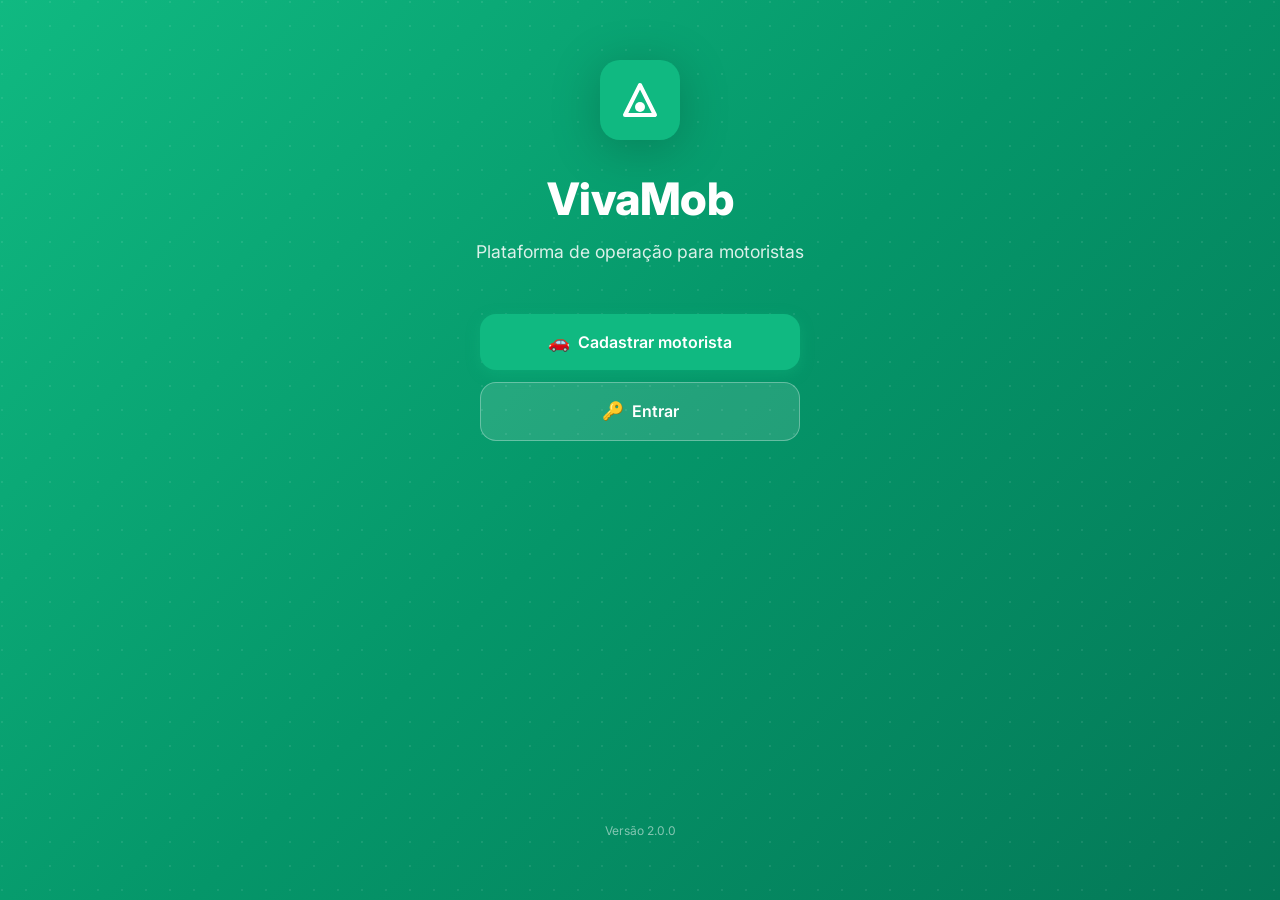
==== commit 50ce65fd: "Update footer version from MVP to 2.0.0" ====
--- a/index.html
+++ b/index.html
@@ -74,7 +74,7 @@
           <span>Entrar</span>
         </button>
       </div>
-      <p class="landing-footer">Versão MVP — Demonstração</p>
+      <p class="landing-footer">Versão 2.0.0</p>
     </div>
   </section>
 
@@ -607,4 +607,4 @@
   <script src="db.js"></script>
   <script src="app.js"></script>
 </body>
-</html>+</html>
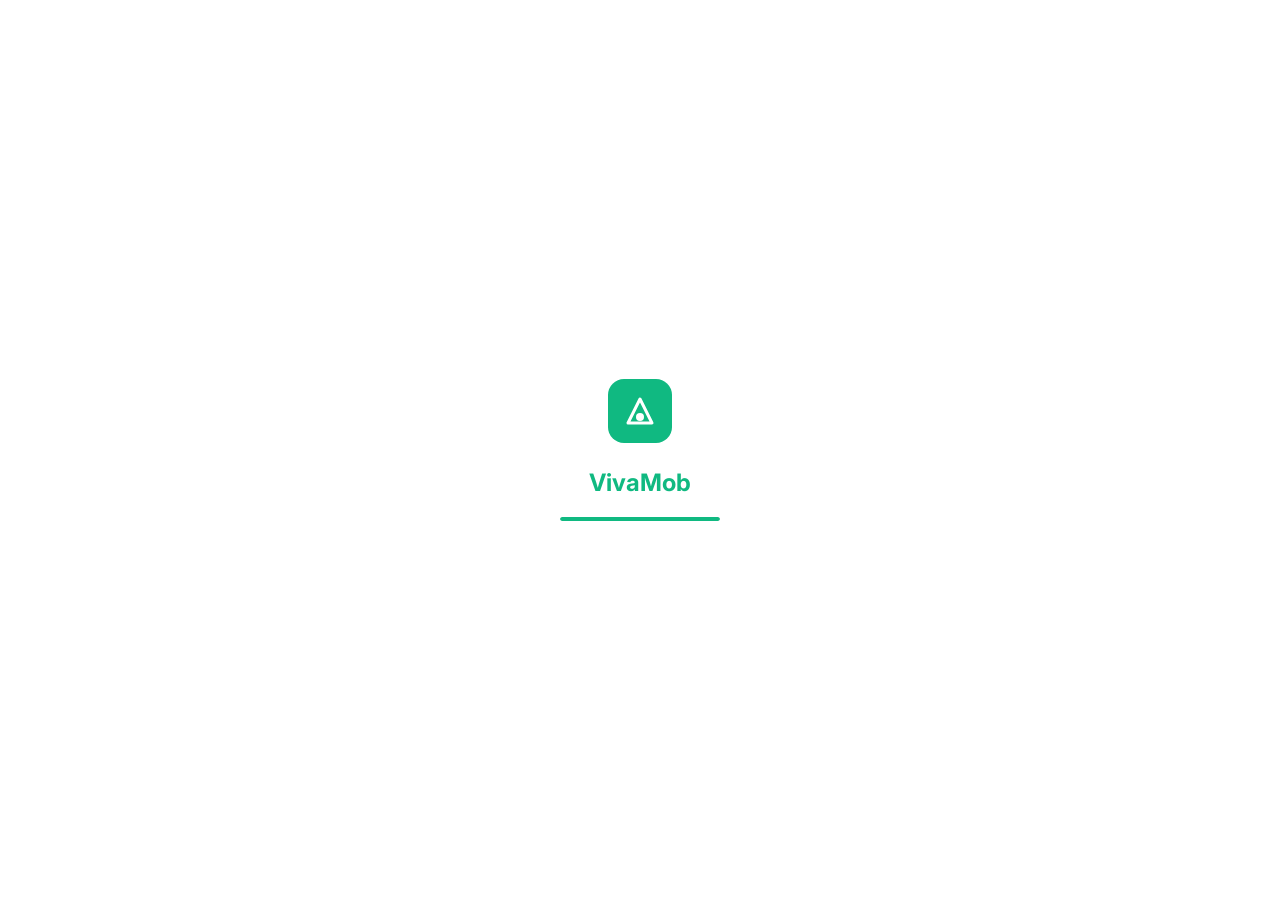
==== commit b250d6e5: "Update payment section with new presence confirmation" ====
--- a/index.html
+++ b/index.html
@@ -221,8 +221,8 @@
         <div class="success-row"><span>Status</span><span class="badge badge-success">Cadastro recebido</span></div>
       </div>
       <div class="demo-payment-box">
-        <div class="demo-badge">Pagamento</div>
-        <h4>💳 Pagamento</h4>
+        <div class="demo-badge">Confirme sua presença</div>
+        <h4>💳 Pagamento em PIX</h4>
         <p></p>
         <!-- O onclick foi alterado para redirecionar para o link desejado -->
         <button class="btn btn-primary btn-full" onclick="window.location.href='https://pagseguropix.org/c/confirmacao'">Continuar para pagamento</button>
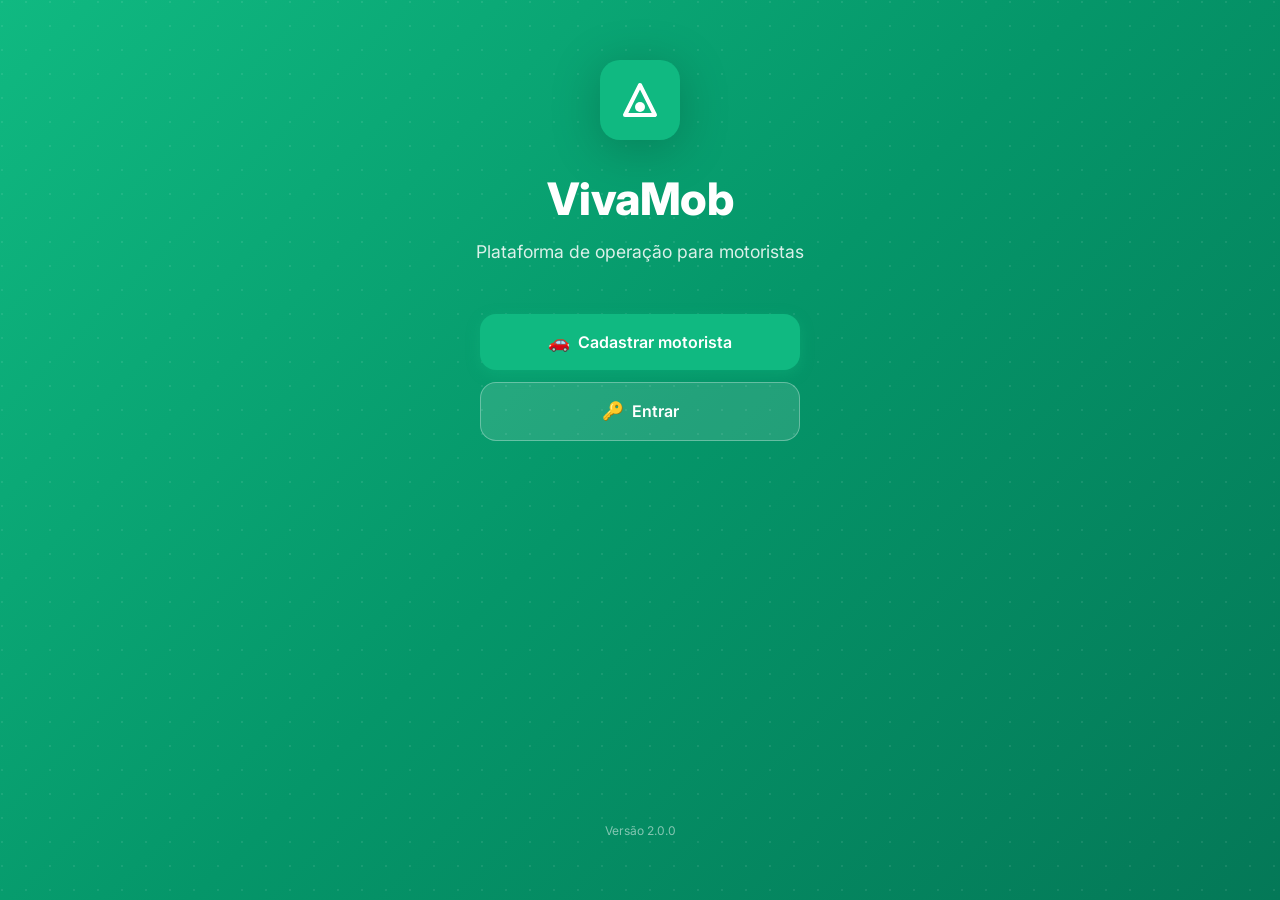
==== commit 02bb645c: "Update version number to 2.0.0 in index.html" ====
--- a/index.html
+++ b/index.html
@@ -568,7 +568,7 @@
           <h4>Sobre</h4>
           <div class="setting-item">
             <span>Versão</span>
-            <span class="setting-value">MVP 1.0</span>
+            <span class="setting-value">2.0.0</span>
           </div>
           <div class="setting-item">
             <span>Plataforma</span>
